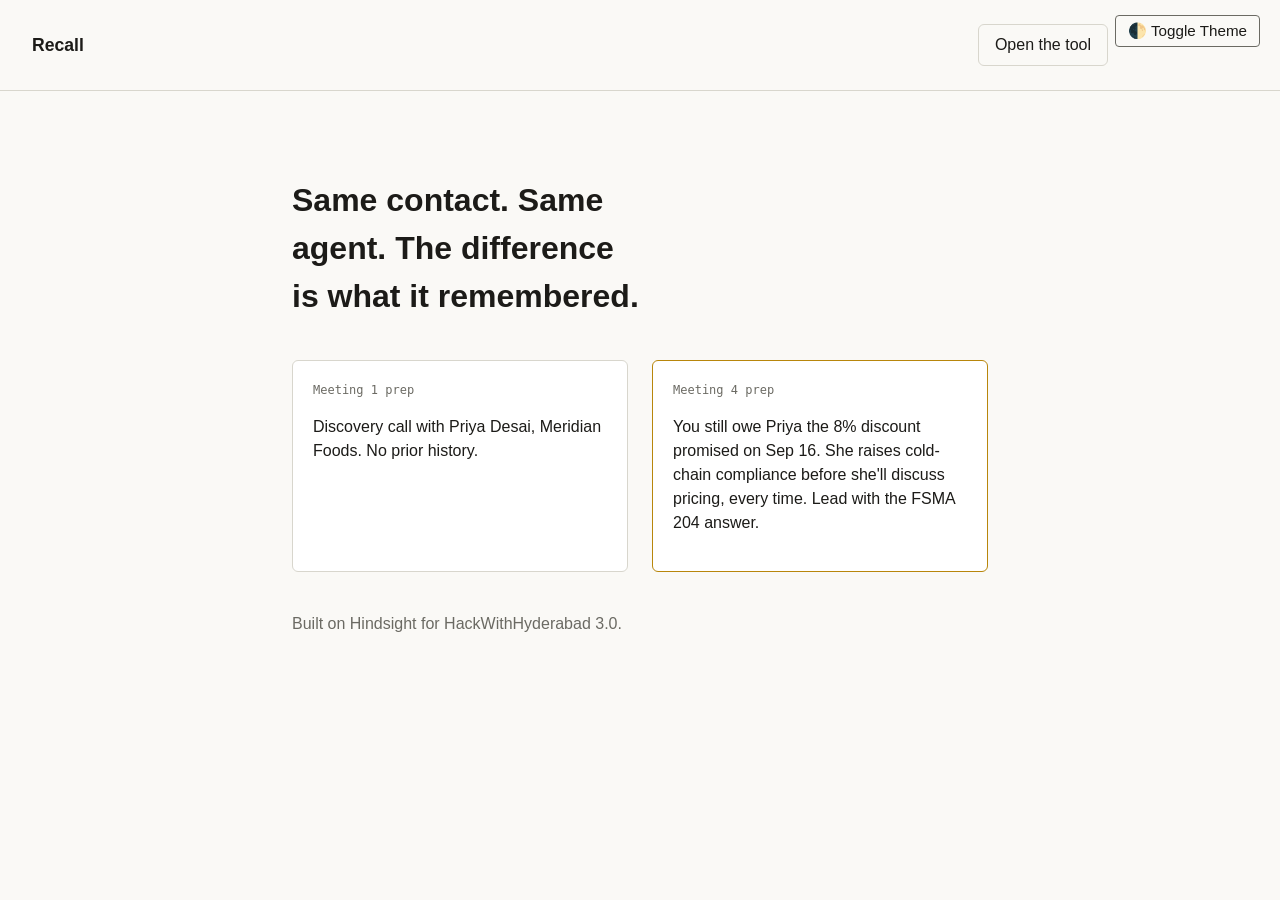
==== frontend/index.html @ ec43ae7b "Initial commit: Meeting Prep Agent with backend, frontend, and Docker support" ====
<!doctype html>
<html lang="en">
<head>
<meta charset="utf-8">
<meta name="viewport" content="width=device-width, initial-scale=1">
<title>Meeting prep, remembered</title>
<link rel="stylesheet" href="style.css">
</head>
<body>
<button onclick="document.body.classList.toggle('dark-mode')" style="position: absolute; top: 15px; right: 20px; z-index: 1000; padding: 6px 12px; border-radius: 4px; border: 1px solid var(--muted); background: var(--paper); color: var(--ink); cursor: pointer;">🌓 Toggle Theme</button>
<header class="site-header">
  <span class="wordmark">Recall</span>
  <a class="nav-link" href="app.html" style="margin-right: 140px;">Open the tool</a>
</header>
<main class="hero">
  <h1>Same contact. Same agent. The difference is what it remembered.</h1>
  <div class="compare">
    <div class="prep-card">
      <p class="prep-label">Meeting 1 prep</p>
      <p>Discovery call with Priya Desai, Meridian Foods. No prior history.</p>
    </div>
    <div class="prep-card prep-card--after">
      <p class="prep-label">Meeting 4 prep</p>
      <p>You still owe Priya the 8% discount promised on Sep 16. She raises cold-chain compliance before she'll discuss pricing, every time. Lead with the FSMA 204 answer.</p>
    </div>
  </div>
  <p class="hero-sub">Built on Hindsight for HackWithHyderabad 3.0.</p>
</main>
</body>
</html>
---- frontend/style.css ----
:root {
  --paper: #FAF9F6;
  --ink: #1C1B18;
  --muted: #6B6A63;
  --line: #D8D6CD;
  --accent: #B8860B;
  --radius: 6px;
}
* { box-sizing: border-box; }
body {
  margin: 0;
  background: var(--paper);
  color: var(--ink);
  font-family: 'IBM Plex Sans', -apple-system, sans-serif;
  line-height: 1.5;
}
.site-header {
  display: flex; justify-content: space-between; align-items: center;
  padding: 1.5rem 2rem; border-bottom: 1px solid var(--line);
}
.wordmark { font-weight: 600; font-size: 1.1rem; }
.nav-link {
  color: var(--ink); text-decoration: none; border: 1px solid var(--line);
  padding: 0.5rem 1rem; border-radius: var(--radius);
}
.hero { max-width: 760px; margin: 0 auto; padding: 4rem 2rem; }
.hero h1 { font-size: 2rem; font-weight: 600; max-width: 20ch; }
.compare { display: flex; gap: 1.5rem; margin: 2.5rem 0; }
.prep-card {
  flex: 1; border: 1px solid var(--line); border-radius: var(--radius);
  padding: 1.25rem; background: #fff;
}
.prep-card--after { border-color: var(--accent); }
.prep-label { font-family: 'IBM Plex Mono', monospace; font-size: 0.75rem; color: var(--muted); margin: 0 0 0.5rem; }
.hero-sub { color: var(--muted); }
button, .btn {
  background: var(--ink); color: var(--paper); border: none;
  border-radius: var(--radius); padding: 0.75rem 1.25rem; font-size: 0.95rem; cursor: pointer;
}
.layout { display: grid; grid-template-columns: 260px 1fr; min-height: 100vh; }
.sidebar { border-right: 1px solid var(--line); padding: 1.5rem; }
.contact-item { padding: 0.75rem; border-radius: var(--radius); cursor: pointer; }
.contact-item.active { background: var(--line); }
.detail { padding: 2rem; max-width: 640px; }
.tabs { display: flex; gap: 1rem; border-bottom: 1px solid var(--line); margin-bottom: 1.5rem; }
.tab { padding-bottom: 0.5rem; cursor: pointer; color: var(--muted); }
.tab.active { color: var(--ink); border-bottom: 2px solid var(--accent); }
.recalled { border-left: 2px solid var(--accent); padding-left: 0.75rem; }

.feedback-box {
  background: var(--line); 
  padding: 15px; 
  border-radius: 6px;
}
.feedback-box input {
  background: var(--paper);
  color: var(--ink);
  border: 1px solid var(--muted);
}
.ingest-box textarea {
  background: var(--paper);
  color: var(--ink);
  border: 1px solid var(--muted);
}

@media (prefers-color-scheme: dark) {
  :root {
    --paper: #121212;
    --ink: #e0e0e0;
    --muted: #888888;
    --line: #2a2a2a;
    --accent: #FFC107;
  }
  .prep-card { background: #1e1e1e; }
}

body.dark-mode {
  --paper: #121212;
  --ink: #e0e0e0;
  --muted: #888888;
  --line: #2a2a2a;
  --accent: #FFC107;
}
body.dark-mode .prep-card { background: #1e1e1e; }
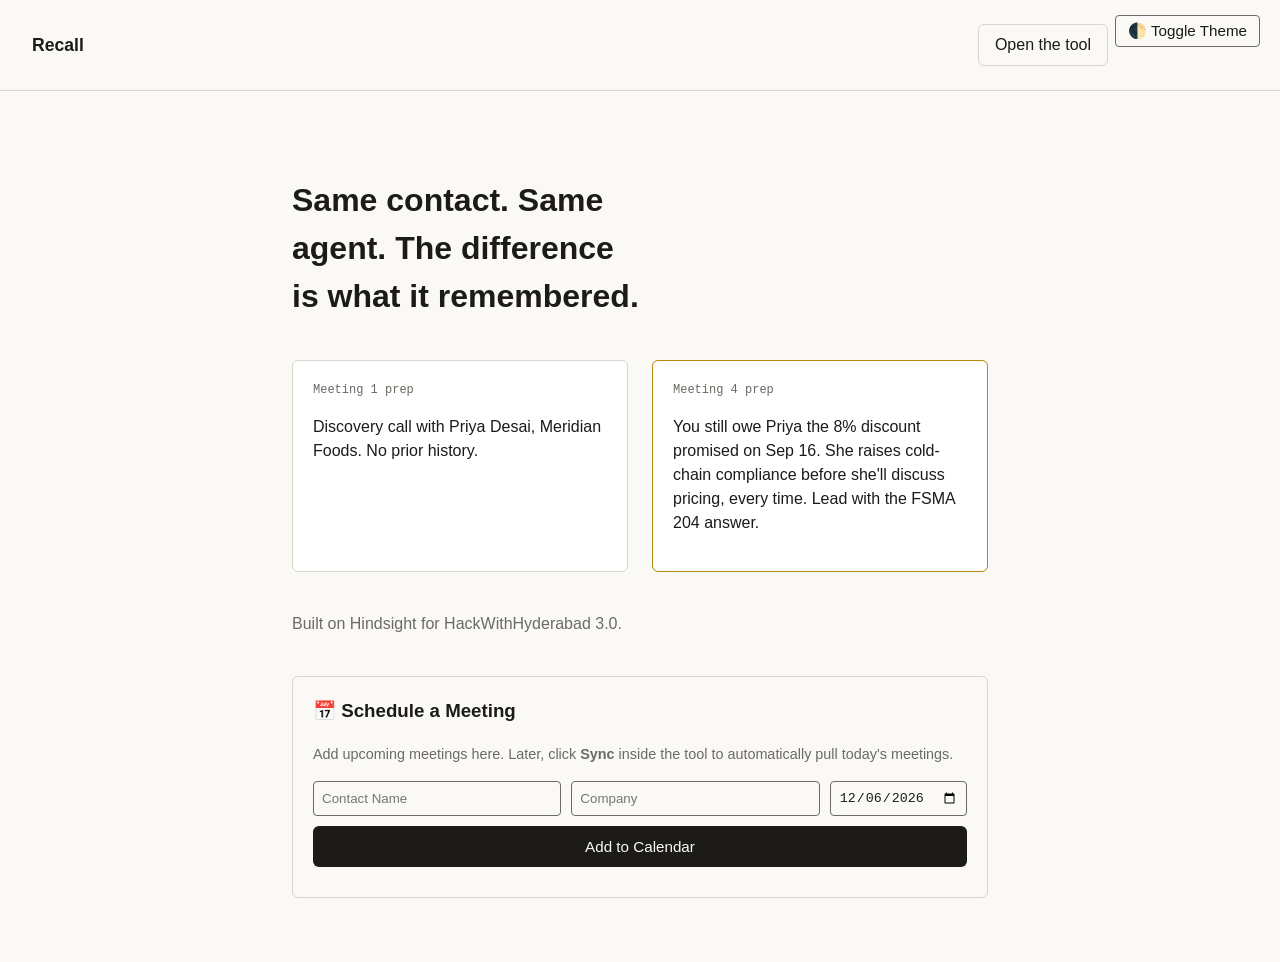
==== commit 7b0c6df0: "feat: Add calendar sync, follow-up email drafting, missed follow-ups tracker, and tech stack UI badg" ====
--- a/frontend/index.html
+++ b/frontend/index.html
@@ -25,6 +25,45 @@
     </div>
   </div>
   <p class="hero-sub">Built on Hindsight for HackWithHyderabad 3.0.</p>
+  <div class="calendar-widget" style="margin-top: 40px; padding: 20px; background: var(--paper); border: 1px solid var(--line); border-radius: var(--radius); text-align: left; max-width: 700px; margin-left: auto; margin-right: auto;">
+    <h3 style="margin-top:0;">📅 Schedule a Meeting</h3>
+    <p style="color: var(--muted); font-size: 0.9em; margin-bottom: 15px;">Add upcoming meetings here. Later, click <b>Sync</b> inside the tool to automatically pull today's meetings.</p>
+    <div style="display: flex; gap: 10px; margin-bottom: 10px; flex-wrap: wrap;">
+      <input type="text" id="cal-name" placeholder="Contact Name" style="flex:1; min-width: 150px; padding:8px; border-radius:4px; border:1px solid var(--muted); background:var(--paper); color:var(--ink);">
+      <input type="text" id="cal-company" placeholder="Company" style="flex:1; min-width: 150px; padding:8px; border-radius:4px; border:1px solid var(--muted); background:var(--paper); color:var(--ink);">
+      <input type="date" id="cal-date" style="padding:8px; border-radius:4px; border:1px solid var(--muted); background:var(--paper); color:var(--ink);">
+    </div>
+    <button onclick="addToCalendar()" class="btn" style="width: 100%;">Add to Calendar</button>
+    <div id="cal-status" style="margin-top: 10px; font-size: 0.9em; color: #5cb85c; text-align: center;"></div>
+  </div>
 </main>
+
+<script>
+  // Set today's date as default
+  const today = new Date().toISOString().split('T')[0];
+  document.getElementById('cal-date').value = today;
+
+  function addToCalendar() {
+    const name = document.getElementById('cal-name').value;
+    const company = document.getElementById('cal-company').value;
+    const date = document.getElementById('cal-date').value;
+    
+    if (!name || !company || !date) {
+      alert("Please fill out Name, Company, and Date.");
+      return;
+    }
+    
+    let cal = JSON.parse(localStorage.getItem('mockCalendar') || '[]');
+    cal.push({ name, company, date });
+    localStorage.setItem('mockCalendar', JSON.stringify(cal));
+    
+    document.getElementById('cal-name').value = '';
+    document.getElementById('cal-company').value = '';
+    
+    const status = document.getElementById('cal-status');
+    status.innerText = `✅ Scheduled ${name} from ${company} for ${date}!`;
+    setTimeout(() => status.innerText = '', 3000);
+  }
+</script>
 </body>
 </html>
--- a/frontend/style.css
+++ b/frontend/style.css
@@ -38,15 +38,38 @@
   border-radius: var(--radius); padding: 0.75rem 1.25rem; font-size: 0.95rem; cursor: pointer;
 }
 .layout { display: grid; grid-template-columns: 260px 1fr; min-height: 100vh; }
-.sidebar { border-right: 1px solid var(--line); padding: 1.5rem; }
+.sidebar { border-right: 1px solid var(--line); padding: 1.5rem; display: flex; flex-direction: column; }
 .contact-item { padding: 0.75rem; border-radius: var(--radius); cursor: pointer; }
 .contact-item.active { background: var(--line); }
 .detail { padding: 2rem; max-width: 640px; }
 .tabs { display: flex; gap: 1rem; border-bottom: 1px solid var(--line); margin-bottom: 1.5rem; }
 .tab { padding-bottom: 0.5rem; cursor: pointer; color: var(--muted); }
 .tab.active { color: var(--ink); border-bottom: 2px solid var(--accent); }
+.tab-panel { display: none; }
+.tab-panel.active { display: block; }
 .recalled { border-left: 2px solid var(--accent); padding-left: 0.75rem; }
 
+.brief-actions {
+  display: flex;
+  align-items: center;
+  gap: 15px;
+  margin-bottom: 20px;
+  padding-bottom: 15px;
+  border-bottom: 1px solid var(--line);
+}
+.btn-generate {
+  background: var(--accent) !important;
+  color: #000 !important;
+  font-weight: 600;
+}
+.cache-hint {
+  font-size: 0.8em;
+  color: var(--muted);
+}
+.brief-empty {
+  text-align: center;
+  padding: 60px 20px;
+}
 .feedback-box {
   background: var(--line); 
   padding: 15px; 
@@ -57,10 +80,17 @@
   color: var(--ink);
   border: 1px solid var(--muted);
 }
-.ingest-box textarea {
+.transcript-textarea {
+  width: 100%;
+  padding: 12px;
+  border-radius: var(--radius);
+  font-family: inherit;
+  font-size: 0.95em;
+  line-height: 1.6;
   background: var(--paper);
   color: var(--ink);
   border: 1px solid var(--muted);
+  resize: vertical;
 }
 
 @media (prefers-color-scheme: dark) {
@@ -82,3 +112,126 @@
   --accent: #FFC107;
 }
 body.dark-mode .prep-card { background: #1e1e1e; }
+
+/* ─── Recording Tab ───────────────────────────────────────── */
+.record-box {
+  max-width: 600px;
+}
+.recorder-section {
+  margin-bottom: 20px;
+}
+#camera-preview {
+  display: none;
+  width: 100%;
+  max-height: 300px;
+  border-radius: var(--radius);
+  background: #000;
+  margin-bottom: 12px;
+  object-fit: cover;
+}
+.record-controls {
+  display: flex;
+  align-items: center;
+  gap: 15px;
+}
+.record-btn {
+  display: inline-flex;
+  align-items: center;
+  gap: 8px;
+  padding: 10px 22px;
+  font-size: 1rem;
+  border-radius: var(--radius);
+  cursor: pointer;
+  transition: background 0.2s;
+}
+.record-dot {
+  width: 12px;
+  height: 12px;
+  border-radius: 50%;
+  background: #d9534f;
+  display: inline-block;
+}
+.record-btn.recording {
+  background: #d9534f;
+  color: #fff;
+}
+.record-btn.recording .record-dot {
+  background: #fff;
+  animation: pulse 1s infinite;
+}
+@keyframes pulse {
+  0%, 100% { opacity: 1; }
+  50% { opacity: 0.3; }
+}
+.record-timer {
+  font-family: 'IBM Plex Mono', monospace;
+  font-size: 1.2rem;
+  color: #d9534f;
+  font-weight: 600;
+}
+
+.upload-divider {
+  text-align: center;
+  color: var(--muted);
+  margin: 20px 0;
+  font-size: 0.85em;
+}
+.upload-divider span {
+  background: var(--paper);
+  padding: 0 12px;
+  position: relative;
+}
+.upload-divider::before {
+  content: '';
+  display: block;
+  border-top: 1px solid var(--line);
+  position: relative;
+  top: 0.65em;
+}
+
+.file-upload-label {
+  display: inline-block;
+  padding: 10px 20px;
+  border: 1px dashed var(--muted);
+  border-radius: var(--radius);
+  cursor: pointer;
+  color: var(--ink);
+  font-size: 0.95em;
+  transition: border-color 0.2s;
+}
+.file-upload-label:hover {
+  border-color: var(--accent);
+}
+
+.transcribing-indicator {
+  display: flex;
+  align-items: center;
+  gap: 12px;
+  color: var(--muted);
+  padding: 15px;
+  background: var(--line);
+  border-radius: var(--radius);
+}
+.spinner {
+  width: 20px;
+  height: 20px;
+  border: 3px solid var(--line);
+  border-top-color: var(--accent);
+  border-radius: 50%;
+  animation: spin 0.8s linear infinite;
+  flex-shrink: 0;
+}
+@keyframes spin {
+  to { transform: rotate(360deg); }
+}
+
+.transcript-text {
+  background: var(--line);
+  padding: 15px;
+  border-radius: var(--radius);
+  font-size: 0.9em;
+  line-height: 1.6;
+  white-space: pre-wrap;
+  max-height: 400px;
+  overflow-y: auto;
+}
